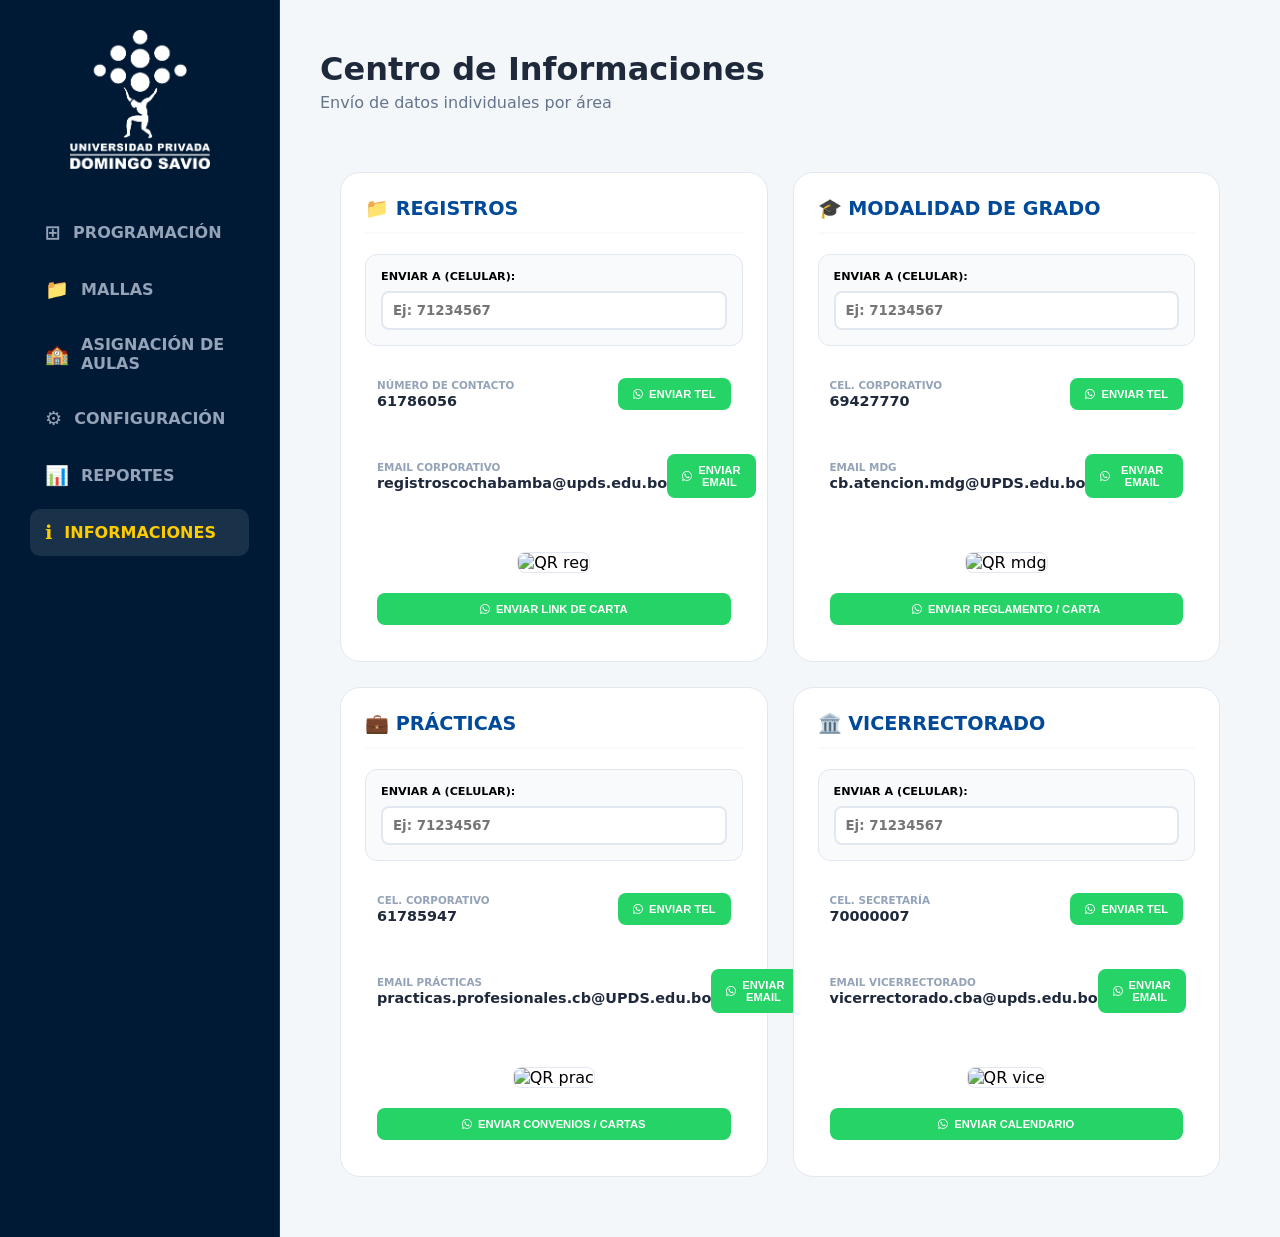
==== informaciones.html @ c9866e09 "Add files via upload" ====
<!DOCTYPE html>
<html lang="es">
<head>
    <meta charset="UTF-8">
    <meta name="viewport" content="width=device-width, initial-scale=1.0">
    <title>UPDS | Informaciones Independientes</title>
    <link href="https://fonts.googleapis.com/css2?family=Plus+Jakarta+Sans:wght@400;500;600;700;800&display=swap" rel="stylesheet">
    <link rel="stylesheet" href="css/style.css">
    <link rel="stylesheet" href="https://cdnjs.cloudflare.com/ajax/libs/font-awesome/6.0.0/css/all.min.css">
    <style>
        :root {
            --primary: #004a99;
            --success: #10b981;
            --whatsapp: #25d366;
            --slate-50: #f8fafc;
            --slate-200: #e2e8f0;
            --slate-800: #1e293b;
        }

        .career-grid-professional {
            display: grid;
            grid-template-columns: repeat(auto-fill, minmax(340px, 1fr));
            gap: 25px;
            padding: 20px;
        }

        .info-card-atomic {
            background: white;
            border-radius: 20px;
            border: 1px solid var(--slate-200);
            padding: 24px;
            display: flex;
            flex-direction: column;
            gap: 20px;
        }

        .area-title {
            font-size: 1.2rem;
            font-weight: 800;
            color: var(--primary);
            display: flex;
            align-items: center;
            gap: 12px;
            border-bottom: 2px solid var(--slate-50);
            padding-bottom: 12px;
        }

        .destination-box {
            background: var(--slate-50);
            padding: 15px;
            border-radius: 12px;
            border: 1px solid var(--slate-200);
        }

        .destination-box label {
            display: block;
            font-size: 0.7rem;
            font-weight: 800;
            color: var(--slate-600);
            margin-bottom: 8px;
            text-transform: uppercase;
        }

        .input-dest {
            width: 100%;
            padding: 10px;
            border: 2px solid var(--slate-200);
            border-radius: 8px;
            font-family: inherit;
            font-weight: 700;
            box-sizing: border-box;
        }

        .action-module {
            border: 1px solid var(--slate-100);
            border-radius: 12px;
            padding: 12px;
            display: flex;
            flex-direction: column;
            gap: 10px;
            background: #fff;
        }

        .module-info {
            display: flex;
            justify-content: space-between;
            align-items: center;
        }

        .label-group span {
            display: block;
            font-size: 0.65rem;
            font-weight: 800;
            color: #94a3b8;
            text-transform: uppercase;
        }

        .label-group strong {
            font-size: 0.9rem;
            color: var(--slate-800);
        }

        .btn-action-wa {
            background: var(--whatsapp);
            color: white;
            border: none;
            border-radius: 8px;
            padding: 10px 15px;
            font-weight: 800;
            font-size: 0.7rem;
            cursor: pointer;
            display: flex;
            align-items: center;
            gap: 6px;
            transition: opacity 0.2s;
        }

        .btn-action-wa:hover { opacity: 0.9; }

        .qr-preview {
            text-align: center;
            padding: 10px;
        }

        .qr-preview img {
            width: 80px;
            height: 80px;
            border: 1px solid var(--slate-200);
            border-radius: 8px;
        }
    </style>
</head>
<body class="admin-layout">
        
    <aside class="sidebar">
        <div class="sidebar-logo">
            <img src="img/upds_logo2.png" alt="UPDS" class="logo-centered">
        </div>
        <nav class="sidebar-nav">
            <a href="index.html"><span class="nav-icon">⊞</span>PROGRAMACIÓN</a>
            <a href="view-mallas.html"><span class="nav-icon">📁</span> MALLAS</a>
            <a href="view-aulas.html"><span class="nav-icon">🏫</span> ASIGNACIÓN DE AULAS</a>
            <a href="view-configuracion.html"><span class="nav-icon">⚙️</span> CONFIGURACIÓN</a>
            <a href="view-reportes.html"><span class="nav-icon">📊</span> REPORTES</a>
            <a href="informaciones.html" class="active"><span class="nav-icon">ℹ️</span> INFORMACIONES</a>
        </nav>
    </aside>

    <main class="main-content">
        <header class="content-header">
            <div class="header-titles">
                <h1>Centro de Informaciones</h1>
                <p>Envío de datos individuales por área</p>
            </div>
        </header>

        <div class="grid-container">
            <div class="career-grid-professional" id="grid-cards">
                <div class="info-card-atomic">
                    <div class="area-title">📁 REGISTROS</div>
                    <div class="destination-box">
                        <label>Enviar a (Celular):</label>
                        <input type="text" id="dest-reg" class="input-dest" placeholder="Ej: 71234567">
                    </div>
                    <div class="action-module">
                        <div class="module-info">
                            <div class="label-group"><span>Número de Contacto</span><strong id="tel-reg">61786056</strong></div>
                            <button class="btn-action-wa" onclick="enviarDato('reg', 'tel')"><i class="fab fa-whatsapp"></i> ENVIAR TEL</button>
                        </div>
                    </div>
                    <div class="action-module">
                        <div class="module-info">
                            <div class="label-group"><span>Email Corporativo</span><strong id="mail-reg">registroscochabamba@upds.edu.bo</strong></div>
                            <button class="btn-action-wa" onclick="enviarDato('reg', 'mail')"><i class="fab fa-whatsapp"></i> ENVIAR EMAIL</button>
                        </div>
                    </div>
                    <div class="action-module">
                        <div class="qr-preview" id="qr-reg"></div>
                        <button class="btn-action-wa" style="justify-content: center;" onclick="enviarDato('reg', 'qr')">
                            <i class="fab fa-whatsapp"></i> ENVIAR LINK DE CARTA
                        </button>
                    </div>
                </div>

                <div class="info-card-atomic">
                    <div class="area-title">🎓 MODALIDAD DE GRADO</div>
                    <div class="destination-box">
                        <label>Enviar a (Celular):</label>
                        <input type="text" id="dest-mdg" class="input-dest" placeholder="Ej: 71234567">
                    </div>
                    <div class="action-module">
                        <div class="module-info">
                            <div class="label-group"><span>Cel. Corporativo</span><strong id="tel-mdg">69427770</strong></div>
                            <button class="btn-action-wa" onclick="enviarDato('mdg', 'tel')"><i class="fab fa-whatsapp"></i> ENVIAR TEL</button>
                        </div>
                    </div>
                    <div class="action-module">
                        <div class="module-info">
                            <div class="label-group"><span>Email MDG</span><strong id="mail-mdg">cb.atencion.mdg@UPDS.edu.bo</strong></div>
                            <button class="btn-action-wa" onclick="enviarDato('mdg', 'mail')"><i class="fab fa-whatsapp"></i> ENVIAR EMAIL</button>
                        </div>
                    </div>
                    <div class="action-module">
                        <div class="qr-preview" id="qr-mdg"></div>
                        <button class="btn-action-wa" style="justify-content: center;" onclick="enviarDato('mdg', 'qr')">
                            <i class="fab fa-whatsapp"></i> ENVIAR REGLAMENTO / CARTA
                        </button>
                    </div>
                </div>

                <div class="info-card-atomic">
                    <div class="area-title">💼 PRÁCTICAS</div>
                    <div class="destination-box">
                        <label>Enviar a (Celular):</label>
                        <input type="text" id="dest-prac" class="input-dest" placeholder="Ej: 71234567">
                    </div>
                    <div class="action-module">
                        <div class="module-info">
                            <div class="label-group"><span>Cel. Corporativo</span><strong id="tel-prac">61785947</strong></div>
                            <button class="btn-action-wa" onclick="enviarDato('prac', 'tel')"><i class="fab fa-whatsapp"></i> ENVIAR TEL</button>
                        </div>
                    </div>
                    <div class="action-module">
                        <div class="module-info">
                            <div class="label-group"><span>Email Prácticas</span><strong id="mail-prac">practicas.profesionales.cb@UPDS.edu.bo</strong></div>
                            <button class="btn-action-wa" onclick="enviarDato('prac', 'mail')"><i class="fab fa-whatsapp"></i> ENVIAR EMAIL</button>
                        </div>
                    </div>
                    <div class="action-module">
                        <div class="qr-preview" id="qr-prac"></div>
                        <button class="btn-action-wa" style="justify-content: center;" onclick="enviarDato('prac', 'qr')">
                            <i class="fab fa-whatsapp"></i> ENVIAR CONVENIOS / CARTAS
                        </button>
                    </div>
                </div>

                <div class="info-card-atomic">
                    <div class="area-title">🏛️ VICERRECTORADO</div>
                    <div class="destination-box">
                        <label>Enviar a (Celular):</label>
                        <input type="text" id="dest-vice" class="input-dest" placeholder="Ej: 71234567">
                    </div>
                    <div class="action-module">
                        <div class="module-info">
                            <div class="label-group"><span>Cel. Secretaría</span><strong id="tel-vice">70000007</strong></div>
                            <button class="btn-action-wa" onclick="enviarDato('vice', 'tel')"><i class="fab fa-whatsapp"></i> ENVIAR TEL</button>
                        </div>
                    </div>
                    <div class="action-module">
                        <div class="module-info">
                            <div class="label-group"><span>Email Vicerrectorado</span><strong id="mail-vice">vicerrectorado.cba@upds.edu.bo</strong></div>
                            <button class="btn-action-wa" onclick="enviarDato('vice', 'mail')"><i class="fab fa-whatsapp"></i> ENVIAR EMAIL</button>
                        </div>
                    </div>
                    <div class="action-module">
                        <div class="qr-preview" id="qr-vice"></div>
                        <button class="btn-action-wa" style="justify-content: center;" onclick="enviarDato('vice', 'qr')">
                            <i class="fab fa-whatsapp"></i> ENVIAR CALENDARIO
                        </button>
                    </div>
                </div>

            </div>
        </div>
    </main>

    <script>
        // CONFIGURACIÓN DE ENLACES INDEPENDIENTES
        const CONFIG_AREAS = {
            'reg': {
                nombre: 'REGISTROS',
                link: 'https://upds-my.sharepoint.com/:w:/g/personal/juan_torrico_upds_edu_bo/IQCSTDHYRjKaTKXbsBKqrVDQAdHRojpjdFxmMmmAO3kHbnU?e=WbfZzJ'
            },
            'mdg': {
                nombre: 'MODALIDAD DE GRADO',
                link: 'PON_AQUI_EL_LINK_DE_MDG'
            },
            'prac': {
                nombre: 'PRÁCTICAS PROFESIONALES',
                link: 'PON_AQUI_EL_LINK_DE_PRACTICAS'
            },
            'vice': {
                nombre: 'VICERRECTORADO ACADÉMICO',
                link: 'PON_AQUI_EL_LINK_DE_VICERRECTORADO'
            }
        };

        // Generar QRs automáticamente al cargar la página
        window.onload = function() {
            for (let area in CONFIG_AREAS) {
                const container = document.getElementById(`qr-${area}`);
                if(container) {
                    const url = CONFIG_AREAS[area].link;
                    container.innerHTML = `<img src="https://api.qrserver.com/v1/create-qr-code/?size=100x100&data=${encodeURIComponent(url)}" alt="QR ${area}">`;
                }
            }
        };

        function enviarDato(idArea, tipo) {
            const destino = document.getElementById(`dest-${idArea}`).value;
            
            if (!destino || destino.length < 8) {
                alert("Introduce un número de destino válido (8 dígitos).");
                return;
            }

            let mensaje = "";
            const areaInfo = CONFIG_AREAS[idArea];

            if (tipo === 'tel') {
                const tel = document.getElementById(`tel-${idArea}`).innerText;
                mensaje = `📞 *CONTACTO UPDS (${areaInfo.nombre})*\n\nNúmero: ${tel}`;
            } 
            else if (tipo === 'mail') {
                const mail = document.getElementById(`mail-${idArea}`).innerText;
                mensaje = `📧 *CORREO UPDS (${areaInfo.nombre})*\n\nEmail: ${mail}`;
            } 
            else if (tipo === 'qr') {
                mensaje = `📄 *DOCUMENTACIÓN UPDS (${areaInfo.nombre})*\n\nPuedes descargarla aquí:\n${areaInfo.link}`;
            }

            let phone = destino.replace(/\s+/g, '');
            if (phone.length === 8) phone = "591" + phone;

            window.open(`https://api.whatsapp.com/send?phone=${phone}&text=${encodeURIComponent(mensaje)}`, '_blank');
        }
    </script>
</body>
</html>
---- css/style.css ----
:root {
    --upds-blue: #004a99;
    --upds-yellow: #ffcc00;
    --aprobado: #2e7d32;
    --programado: #008cff;
    --bloqueado: #d1d1d1;
    --danger: #ef5350;
    --whatsapp: #25D366;
    --tooltip-bg: #2c3e50;
}

body { font-family: 'Segoe UI', system-ui, sans-serif; margin: 0; background: #f0f2f5; }

/* --- DASHBOARD (Página de Inicio) --- */
.dashboard-body {
    background: linear-gradient(135deg, var(--upds-blue) 0%, #002d5e 100%);
    display: flex; justify-content: center; align-items: center; min-height: 100vh;
}

.welcome-card {
    background: white; padding: 40px; border-radius: 16px; text-align: center;
    box-shadow: 0 10px 25px rgba(0,0,0,0.2); width: 400px;
}

.welcome-card h1 { color: var(--upds-blue); font-size: 1.8em; margin: 15px 0; font-weight: 800; }

.career-list { 
    display: flex; 
    flex-direction: column; 
    gap: 12px; 
    margin-top: 20px; 
    max-height: 450px; 
    overflow-y: auto; 
    padding: 5px;
}

.btn-career {
    display: flex;
    align-items: center;
    padding: 15px;
    background: #f8f9fa;
    border: 2px solid #ddd;
    border-radius: 12px;
    text-decoration: none;
    color: var(--upds-blue);
    font-weight: bold;
    transition: all 0.3s cubic-bezier(0.4, 0, 0.2, 1);
}

.btn-career .icon {
    font-size: 1.3em;
    margin-right: 12px;
}

.btn-career:hover {
    border-color: var(--upds-blue);
    background: #eef6ff;
    transform: translateX(8px);
    box-shadow: 0 4px 12px rgba(0,74,153,0.15);
}

/* --- VISOR (Malla Curricular) --- */
.visor-container { display: inline-block; min-width: 100%; }

.navbar {
    background: var(--upds-blue);
    color: white;
    padding: 0 25px;
    height: 70px; /* Aumentado ligeramente para el subtítulo */
    display: flex;
    justify-content: space-between;
    align-items: center;
    position: sticky;
    top: 0; left: 0; width: 100%;
    box-sizing: border-box;
    z-index: 1000;
    box-shadow: 0 4px 12px rgba(0,0,0,0.15);
}

/* Ajuste Brand con Subtítulo Dinámico */
.brand h1 {
    display: flex;
    flex-direction: column;
    justify-content: center;
    line-height: 1.1;
    font-size: 1.6em; 
    letter-spacing: 1px; 
    margin: 0; 
    border-left: 5px solid var(--upds-yellow); 
    padding-left: 15px; 
    font-weight: 800;
}

.stats-bar { 
    background: white; 
    padding: 8px 25px; 
    display: flex; 
    justify-content: space-between; 
    align-items: center; 
    position: sticky; 
    top: 70px; 
    left: 0; 
    z-index: 999; 
    border-bottom: 1px solid #ddd;
    font-size: 0.9em;
}

.student-info { display: flex; gap: 12px; }
.student-info input {
    background: rgba(255, 255, 255, 0.1);
    border: 1.5px solid rgba(255, 255, 255, 0.3);
    color: white;
    padding: 8px 18px;
    border-radius: 20px;
    font-size: 0.85em;
    outline: none;
    transition: all 0.3s cubic-bezier(0.4, 0, 0.2, 1);
    width: 180px;
}
.student-info input:focus { background: white; color: #333; border-color: var(--upds-yellow); width: 240px; }

/* --- MALLA Y CONTENEDORES --- */
.malla-wrapper { 
    display: flex; 
    gap: 8px; 
    padding: 20px; 
    width: max-content;
    overflow: visible !important; 
}

.semestre-col { 
    width: 180px; /* Ancho optimizado para legibilidad */
    display: flex; 
    flex-direction: column; 
    gap: 8px;
    overflow: visible !important; 
}

.sem-header { 
    background: var(--upds-blue); 
    color: white; 
    padding: 8px 12px; 
    border-radius: 6px; 
    font-weight: bold; 
    font-size: 1em; 
    display: flex;
    justify-content: space-between;
    align-items: center;
    box-shadow: 0 2px 4px rgba(0,0,0,0.1);
}

.btn-mass-approve {
    background: rgba(255, 255, 255, 0.2);
    border: 1px solid rgba(255, 255, 255, 0.4);
    color: white;
    cursor: pointer;
    border-radius: 4px;
    font-size: 12px;
    padding: 2px 6px;
    transition: 0.2s;
}
.btn-mass-approve:hover { background: var(--upds-yellow); color: var(--upds-blue); }

/* --- MATERIA --- */
.materia {
    background: white; 
    border: 1px solid #d0d7de; 
    border-radius: 8px;
    padding: 10px; 
    font-size: 0.7em; 
    height: 115px !important; /* Altura ajustada para nombres largos */
    cursor: pointer; 
    display: flex; 
    flex-direction: column; 
    text-align: center; 
    position: relative; 
    box-sizing: border-box; 
    transition: all 0.2s ease;
    justify-content: space-between;
    overflow: visible !important; 
}

.materia:hover:not(.bloqueada) { 
    border-color: var(--upds-blue); 
    transform: translateY(-3px);
    z-index: 100;
    box-shadow: 0 4px 8px rgba(0,0,0,0.1);
}

.mat-title { 
    display: -webkit-box;
    -webkit-line-clamp: 3;
    -webkit-box-orient: vertical;
    overflow: hidden;
    line-height: 1.2;
    font-weight: 700;
    color: #2c3e50;
}

.materia.aprobada { background: var(--aprobado) !important; color: white !important; border: none; }
.materia.aprobada .mat-title { color: white; }

.materia.programada { background: var(--programado) !important; color: white !important; border: none; }
.materia.programada .mat-title { color: white; }

.materia.bloqueada { background: #f8f9fa; color: #adb5bd; border-style: dashed; cursor: not-allowed; }
.materia.bloqueada .mat-title { color: #adb5bd; }

.status-label { font-weight: bold; font-size: 0.85em; margin-top: auto; letter-spacing: 0.5px; }

.info-programacion { 
    display: flex; 
    flex-direction: column; 
    gap: 2px; 
    margin-top: auto;
    border-top: 1px solid rgba(255,255,255,0.3); 
    padding-top: 4px; 
}

.prog-display { font-weight: bold; font-size: 0.95em; }
.info-programacion select { 
    border: none; 
    border-radius: 4px; 
    font-size: 0.8em; 
    background: white; 
    height: 20px;
    outline: none;
}

.tag { font-size: 0.8em; font-weight: bold; padding: 2px; border-radius: 4px; margin-top: 4px; }
.tag-yes { background: rgba(255,255,255,0.9); color: var(--aprobado); }
.tag-no { background: #d32f2f !important; color: white !important; font-size: 0.65em; padding: 4px; }
.tag-clash { background: #fff176; color: var(--danger); font-size: 0.85em; padding: 2px; border-radius: 4px; }

/* --- TOOLTIP --- */
.materia-tooltip {
    visibility: hidden;
    position: absolute;
    background-color: var(--tooltip-bg);
    color: #ffffff;
    text-align: center;
    border-radius: 8px;
    padding: 10px;
    bottom: 115%; 
    left: 50%;
    transform: translateX(-50%);
    width: 200px;
    z-index: 9999; 
    opacity: 0;
    transition: opacity 0.3s;
    pointer-events: none;
    font-size: 11px;
    line-height: 1.4;
    box-shadow: 0px 5px 15px rgba(0,0,0,0.3);
    word-wrap: break-word;
}

.materia-tooltip::after {
    content: "";
    position: absolute;
    top: 100%; left: 50%; margin-left: -6px;
    border-width: 6px; border-style: solid;
    border-color: var(--tooltip-bg) transparent transparent transparent;
}

.materia:hover .materia-tooltip { visibility: visible; opacity: 1; }

/* --- CONTADOR NAVBAR --- */
#navbar-center-stats {
    position: absolute;
    left: 50%;
    transform: translateX(-50%);
}

.nav-counter {
    background: rgba(255, 255, 255, 0.1);
    padding: 8px 20px;
    border-radius: 25px;
    font-size: 0.9em;
    color: white;
    border: 1px solid rgba(255, 255, 255, 0.3);
    font-weight: bold;
    display: flex;
    align-items: center;
}

.nav-counter span {
    color: var(--upds-yellow);
    font-size: 1.3em;
    margin-left: 10px;
    text-shadow: 0 0 8px rgba(255,204,0,0.4);
}

.nav-counter-full { border-color: var(--upds-yellow); background: rgba(255,204,0,0.1); }

/* --- BOTONES Y OTROS --- */
.btn { border: none; padding: 10px 18px; border-radius: 6px; color: white; font-weight: bold; cursor: pointer; transition: 0.2s; }
.btn-whatsapp-pro { background-color: var(--whatsapp); color: white; border: none; padding: 10px 20px; border-radius: 6px; cursor: pointer; font-weight: bold; }
.btn-whatsapp-pro:hover { background-color: #128C7E; }

.btn-back {
    display: flex; align-items: center; justify-content: center;
    width: 38px; height: 38px;
    background: rgba(255, 255, 255, 0.1);
    border: 1px solid rgba(255, 255, 255, 0.2);
    border-radius: 50%; color: white; text-decoration: none;
    margin-right: 15px; transition: 0.3s;
}
.btn-back:hover { background: var(--upds-yellow); color: var(--upds-blue); transform: scale(1.1); }

/* --- ESTILOS DE IMPRESIÓN PROFESIONAL --- */
/* --- ESTILOS DE IMPRESIÓN PROFESIONAL (MODO REPORTE) --- */
@media print {
    /* 1. CONFIGURACIÓN DE HOJA */
    @page {
        size: landscape; /* Hoja Horizontal */
        margin: 1cm;     /* Margen limpio de 1cm */
    }

    /* 2. LIMPIEZA TOTAL */
    body {
        background: white !important;
        -webkit-print-color-adjust: exact !important;
        print-color-adjust: exact !important;
        font-family: 'Segoe UI', Tahoma, Geneva, Verdana, sans-serif !important;
        /* TRUCO DE AJUSTE AUTOMÁTICO: Escala al 85% para que quepa todo */
        zoom: 0.85; 
    }

    /* Ocultamos todo lo que no es el reporte */
    .sidebar, .content-header, .infra-panel, .sync-status, 
    .delete-aula-btn, #modal-masivo, #modal-intercambio, 
    .btn-add-aula, .btn-reset-db, .search-container-master {
        display: none !important;
    }

    /* 3. ENCABEZADO OFICIAL (SOLO IMPRESIÓN) */
    .main-content::before {
        content: "REPORTE OFICIAL DE ASIGNACIÓN DE AULAS - UPDS";
        display: block;
        text-align: center;
        font-size: 24pt;
        font-weight: 900;
        color: #001a35;
        margin-bottom: 5px;
        border-bottom: 3px solid #004a99;
        padding-bottom: 10px;
    }
    
    /* Subtítulo con fecha automática */
    .config-grid::before {
        content: "Generado el: " attr(data-date); /* Requiere un pequeño JS abajo */
        display: block;
        width: 100%;
        text-align: right;
        font-size: 10pt;
        color: #64748b;
        margin-bottom: 20px;
        grid-column: 1 / -1; /* Ocupa todo el ancho */
    }

    /* 4. RE-DIAGRAMACIÓN DE LA GRILLA (LA CLAVE) */
    .main-content {
        margin: 0 !important;
        padding: 0 !important;
        width: 100% !important;
    }

    .config-grid {
        display: grid !important;
        /* Forzamos 5 columnas exactas para que se vea ordenado como Excel */
        grid-template-columns: repeat(5, 1fr) !important; 
        gap: 15px !important;
    }

    /* 5. TARJETAS SIMPLIFICADAS (TIPO FICHA) */
    .aula-card {
        break-inside: avoid; /* No partir tarjetas a la mitad */
        page-break-inside: avoid;
        border: 2px solid #000 !important; /* Borde negro sólido para legibilidad */
        box-shadow: none !important;
        border-radius: 4px !important;
        background: white !important;
        color: black !important;
    }

    /* Encabezado de la tarjeta */
    .config-header {
        background: #f1f5f9 !important; /* Gris muy claro para ahorrar tinta pero dar estructura */
        border-bottom: 1px solid #000 !important;
        color: black !important;
    }
    
    .config-header h3 {
        color: black !important;
        font-size: 14pt !important;
    }

    /* Cuerpo de la tarjeta */
    .config-body p {
        color: black !important;
    }
    
    /* Etiquetas de modalidad */
    .modality-tag {
        border: 1px solid #000 !important;
        background: transparent !important;
        color: black !important;
        font-weight: bold !important;
    }
    
    /* Textos clave */
    .config-body div[style*="var(--upds-blue)"] {
        color: black !important; /* Inscritos en negro */
        text-decoration: underline;
    }

    /* Aulas vacías: Las hacemos casi invisibles para ahorrar espacio visual o las ocultamos */
    .aula-card:not(.warning):not(.ghost) {
        border: 1px dashed #ccc !important;
        opacity: 0.5;
    }
}


.career-grid {
    display: grid;
    grid-template-columns: repeat(auto-fill, minmax(300px, 1fr));
    gap: 20px;
    margin-top: 20px;
}
/* --- NUEVO LAYOUT ADMINISTRATIVO --- */
.admin-layout {
    display: grid;
    grid-template-columns: 280px 1fr;
    min-height: 100vh;
    background-color: #f4f7fa;
}

/* Sidebar */
.sidebar {
    background-color: #001a35;
    color: white;
    padding: 30px;
    display: flex;
    flex-direction: column;
    border-right: 1px solid rgba(255,255,255,0.1);
}

.sidebar-logo img { width: 100%; max-width: 140px; margin-bottom: 40px; }

.sidebar-nav { display: flex; flex-direction: column; gap: 10px; flex-grow: 1; }

.sidebar-nav a {
    color: #94a3b8;
    text-decoration: none;
    padding: 12px 15px;
    border-radius: 10px;
    font-weight: 600;
    transition: 0.3s;
    display: flex;
    align-items: center;
}

.sidebar-nav a.active, .sidebar-nav a:hover {
    background: rgba(255,255,255,0.1);
    color: var(--upds-yellow);
}

.nav-icon { margin-right: 12px; font-size: 1.2rem; }

/* Main Content Area */
.main-content {
    padding: 40px;
    overflow-y: auto;
}

.content-header {
    display: flex;
    justify-content: space-between;
    align-items: center;
    margin-bottom: 30px;
}

.header-titles h1 { font-size: 2rem; margin: 0; color: #1e293b; font-weight: 800; }
.header-titles p { margin: 5px 0 0; color: #64748b; }

/* Banner de Bienvenida */
.welcome-banner {
    background: linear-gradient(135deg, var(--upds-blue) 0%, #0056b3 100%);
    color: white;
    padding: 40px;
    border-radius: 20px;
    margin-bottom: 40px;
    box-shadow: 0 10px 25px rgba(0,74,153,0.15);
}

/* --- GRID DE CARRERAS V3 --- */
.career-grid-professional {
    display: grid;
    grid-template-columns: repeat(auto-fill, minmax(320px, 1fr));
    gap: 25px;
}

.career-card-v3 {
    background: white;
    border-radius: 20px;
    padding: 0;
    text-decoration: none;
    color: inherit;
    display: flex;
    flex-direction: column;
    transition: all 0.4s cubic-bezier(0.175, 0.885, 0.32, 1.275);
    border: 1px solid #e2e8f0;
    overflow: hidden;
}

.career-card-v3:hover {
    transform: scale(1.03); /* Un zoom sutil del 3% */
    box-shadow: 0 10px 20px rgba(0, 74, 153, 0.15); /* Sombra más profunda */
    z-index: 10; /* Asegura que la tarjeta esté por encima de las demás */
}

.career-card-v3:hover .icon-box {
    background: var(--upds-yellow);
    transform: rotate(-15deg); /* El icono se inclina un poco */
    transition: 0.5s;
}

.card-tag {
    background: #f1f5f9;
    color: #475569;
    padding: 10px 20px;
    font-size: 0.7rem;
    font-weight: 800;
    text-transform: uppercase;
    letter-spacing: 1px;
}

.career-card-v3 .card-body {
    padding: 30px;
}

.icon-box {
    width: 60px;
    height: 60px;
    background: #f8fafc;
    border-radius: 15px;
    display: flex;
    align-items: center;
    justify-content: center;
    font-size: 1.8rem;
    margin-bottom: 20px;
}

.career-card-v3 h3 { font-size: 1.2rem; margin: 0 0 10px; color: #1e293b; }
.career-card-v3 p { color: #64748b; font-size: 0.9rem; line-height: 1.5; margin: 0; }

.card-footer {
    margin-top: auto;
    padding: 20px 30px;
    border-top: 1px solid #f1f5f9;
    display: flex;
    justify-content: space-between;
    align-items: center;
    background: #fafafa;
}

.card-footer span { font-weight: 700; color: #94a3b8; font-size: 0.8rem; }
.card-footer .arrow { color: var(--upds-blue); font-size: 1.2rem; }

/* Estilo del Buscador */
.search-container {
    position: relative;
    width: 400px;
    display: flex;
    align-items: center;
}

.search-icon {
    position: absolute;
    left: 15px;
    color: #94a3b8;
}

#career-search {
    width: 100%;
    padding: 12px 15px 12px 45px;
    border-radius: 12px;
    border: 2px solid #e2e8f0;
    background: white;
    font-family: 'Plus Jakarta Sans', sans-serif;
    font-size: 0.95rem;
    outline: none;
    transition: all 0.3s ease;
}

#career-search:focus {
    border-color: var(--upds-blue);
    box-shadow: 0 0 0 4px rgba(0, 74, 153, 0.1);
    width: 450px; /* Se expande sutilmente al hacer foco */
}

/* Animación para las tarjetas que se filtran */
.career-card-v3.hidden {
    display: none;
}

.career-card-v3 {
    animation: fadeIn 0.4s ease forwards;
}

@keyframes fadeIn {
    from { opacity: 0; transform: translateY(10px); }
    to { opacity: 1; transform: translateY(0); }
}
.logo-centered {
    display: block;   /* Convierte la imagen en bloque */
    margin: 0 auto;  /* Aplica margen automático a los lados */
    width: 150px;    /* Ajusta el tamaño según necesites */
}

/* Contenedor del Filtro en la barra de estadísticas */
.modality-container {
    display: flex;
    align-items: center;
    gap: 12px;
    background: #ffffff;
    padding: 6px 15px;
    border-radius: 50px;
    border: 2px solid var(--upds-blue);
    box-shadow: 0 4px 6px rgba(0,0,0,0.05);
}

.modality-label {
    font-size: 0.7rem;
    font-weight: 800;
    color: var(--upds-blue);
    letter-spacing: 0.5px;
}

.modality-group {
    display: flex;
    gap: 5px;
}

/* Escondemos el input original */
.modality-group input { display: none; }

/* Estilo de los botones */
.modality-group label {
    padding: 6px 15px;
    font-size: 0.75rem;
    font-weight: 700;
    color: #64748b;
    cursor: pointer;
    border-radius: 20px;
    transition: all 0.3s ease;
    background: #f1f5f9;
}

.modality-group label:hover {
    background: #e2e8f0;
}

/* Botón activo */
.modality-group input:checked + label {
    background: var(--upds-yellow);
    color: var(--upds-blue-dark);
    box-shadow: 0 2px 5px rgba(0,0,0,0.1);
}

/* Estilo para la leyenda de materia no ofertada */
.label-no-oferta {
    color: #ff4d4d;
    font-size: 0.65rem;
    font-weight: 800;
    display: block;
    margin-top: auto;
    text-transform: uppercase;
    border: 1px solid #ff4d4d;
    padding: 2px 4px;
    border-radius: 4px;
    background: rgba(255, 77, 77, 0.1);
    text-align: center;
}

/* Opcional: poner la tarjeta un poco más opaca si no hay oferta */
.materia.no-ofertada-global {
    border-color: #ff4d4d !important;
}

.mallas-explorer {
    padding: 40px;
    background: #f8fafc;
}

.mallas-grid {
    display: grid;
    grid-template-columns: repeat(auto-fill, minmax(280px, 1fr));
    gap: 25px;
    margin-top: 30px;
}

.malla-card {
    background: white;
    border-radius: 16px;
    padding: 20px;
    border: 1px solid #e2e8f0;
    transition: all 0.3s ease;
    display: flex;
    flex-direction: column;
    align-items: center;
    text-align: center;
}

.malla-card:hover {
    transform: translateY(-10px);
    box-shadow: 0 20px 25px -5px rgba(0, 0, 0, 0.1);
    border-color: var(--upds-blue);
}

.malla-icon {
    font-size: 3rem;
    margin-bottom: 15px;
    background: #f1f5f9;
    width: 80px;
    height: 80px;
    display: flex;
    align-items: center;
    justify-content: center;
    border-radius: 50%;
}

.malla-info h3 {
    font-size: 1.1rem;
    color: #1e293b;
    margin-bottom: 5px;
}

.malla-info span {
    font-size: 0.8rem;
    color: #64748b;
    font-weight: 600;
}

/* Contenedor de acciones */
.malla-actions {
    display: flex;
    gap: 10px;
    margin-top: 20px;
    width: 100%;
    justify-content: center;
}

/* Botón Base */
.btn-malla {
    display: flex;
    align-items: center;
    justify-content: center;
    border: none;
    border-radius: 12px;
    text-decoration: none;
    transition: all 0.3s cubic-bezier(0.4, 0, 0.2, 1);
    font-family: 'Plus Jakarta Sans', sans-serif;
    font-weight: 700;
    cursor: pointer;
}

/* Estilo para el botón VER (Principal) */
.btn-view {
    flex: 1;
    background: linear-gradient(135deg, #004a99 0%, #002d5e 100%);
    color: white;
    padding: 12px 20px;
    font-size: 0.8rem;
    letter-spacing: 0.5px;
    box-shadow: 0 4px 15px rgba(0, 74, 153, 0.2);
}

.btn-view:hover {
    transform: translateY(-3px);
    box-shadow: 0 8px 25px rgba(0, 74, 153, 0.3);
    filter: brightness(1.1);
}

/* Estilo para el botón DESCARGAR (Icono) */
.btn-download {
    width: 45px;
    height: 45px;
    background: #f1f5f9;
    color: #64748b;
    border: 1px solid #e2e8f0;
}

.btn-download:hover {
    background: #004a99;
    color: white;
    transform: rotate(5deg) scale(1.1);
    border-color: #004a99;
}

/* Ajustes de iconos y texto */
.btn-icon {
    font-size: 1.1rem;
}

.btn-view .btn-icon {
    margin-right: 8px;
}

.btn-text {
    line-height: 1;
}

/* Micro-interacción al presionar */
.btn-malla:active {
    transform: scale(0.95);
}

.config-grid {
    display: grid;
    grid-template-columns: repeat(auto-fit, minmax(320px, 1fr));
    gap: 25px;
}

.config-card {
    background: white;
    border-radius: 16px;
    padding: 20px;
    border: 1px solid #e2e8f0;
    box-shadow: 0 4px 6px -1px rgba(0, 0, 0, 0.1);
}

.config-header {
    display: flex;
    align-items: center;
    gap: 12px;
    margin-bottom: 20px;
    border-bottom: 1px solid #f1f5f9;
    padding-bottom: 15px;
}

.config-header h3 { font-size: 1rem; color: #1e293b; }

.config-input {
    width: 100%;
    padding: 10px;
    border-radius: 8px;
    border: 1px solid #cbd5e1;
    margin-bottom: 15px;
    margin-top: 5px;
}

.btn-danger {
    background: #fee2e2;
    color: #ef4444;
    border: none;
    padding: 10px;
    border-radius: 8px;
    width: 100%;
    cursor: pointer;
    font-weight: 700;
}

.config-grid {
    display: grid;
    grid-template-columns: repeat(auto-fit, minmax(300px, 1fr));
    gap: 20px;
}

.config-card {
    background: white;
    border-radius: 16px;
    padding: 25px;
    border: 1px solid #e2e8f0;
    box-shadow: 0 4px 6px -1px rgba(0, 0, 0, 0.05);
}

.config-header {
    display: flex;
    align-items: center;
    gap: 10px;
    margin-bottom: 20px;
    border-bottom: 1px solid #f1f5f9;
    padding-bottom: 15px;
}

.config-header h3 { font-size: 1rem; margin: 0; color: #1e293b; }

.config-input {
    width: 100%;
    padding: 10px;
    border-radius: 8px;
    border: 1px solid #cbd5e1;
    margin-bottom: 15px;
    font-family: inherit;
}

.config-toggle {
    display: flex;
    align-items: center;
    gap: 10px;
    font-size: 0.85rem;
    font-weight: 600;
}

.btn-config-action {
    width: 100%;
    padding: 12px;
    background: #f1f5f9;
    border: none;
    border-radius: 8px;
    font-weight: 700;
    cursor: pointer;
    margin-bottom: 10px;
}

.btn-config-danger {
    width: 100%;
    padding: 12px;
    background: #fee2e2;
    color: #ef4444;
    border: none;
    border-radius: 8px;
    font-weight: 700;
    cursor: pointer;
}

.config-hint {
    font-size: 0.75rem;
    color: #94a3b8;
    margin-top: -10px;
    margin-bottom: 15px;
    font-style: italic;
}

.status-info {
    background: #f8fafc;
    padding: 10px;
    border-radius: 8px;
    margin-bottom: 15px;
    font-size: 0.85rem;
    color: #475569;
}

.btn-config-action {
    width: 100%;
    background: #e2e8f0;
    color: #1e293b;
    border: none;
    padding: 12px;
    border-radius: 10px;
    font-weight: 700;
    cursor: pointer;
    margin-bottom: 10px;
    transition: 0.3s;
}

.btn-config-action:hover { background: #cbd5e1; }

/* Cabecera Principal Reestructurada */
.content-header {
    display: flex;
    justify-content: space-between;
    align-items: center;
    gap: 30px; /* Espacio entre elementos */
    margin-bottom: 30px;
    padding: 10px 0;
}

.header-titles {
    flex: 0 1 auto; /* El título ocupa solo lo que necesita */
    min-width: 250px;
}

/* Buscador Maestro Centralizado y Expandido */
.search-container-master {
    position: relative;
    flex: 1; /* Esto hace que el buscador use todo el espacio central disponible */
    max-width: 600px;
}

.search-container-master input {
    width: 100%;
    padding: 14px 20px 14px 50px;
    border-radius: 15px;
    border: 2px solid #e2e8f0;
    background: white;
    font-size: 1rem;
    transition: all 0.3s ease;
    box-shadow: 0 2px 4px rgba(0,0,0,0.02);
}

.search-container-master input:focus {
    border-color: var(--upds-blue);
    box-shadow: 0 4px 15px rgba(0, 74, 153, 0.1);
    outline: none;
}

.search-container-master .search-icon {
    position: absolute;
    left: 18px;
    top: 50%;
    transform: translateY(-50%);
    font-size: 1.3rem;
    color: #94a3b8;
}

/* Botón de Exportar con peso visual equilibrado */
.btn-export-master {
    flex: 0 0 auto;
    background: #001a35;
    color: white;
    padding: 12px 24px;
    border-radius: 12px;
    font-weight: 700;
    border: 1px solid var(--upds-blue);
    cursor: pointer;
    white-space: nowrap; /* Evita que el texto se rompa en dos líneas */
    transition: 0.3s;
}

.btn-export-master:hover {
    background: var(--upds-blue);
    transform: translateY(-2px);
}

/* Contenedor de carga estilizado */
.upload-box {
    flex: 1.5;
    position: relative;
    display: flex;
    flex-direction: column;
    align-items: center;
    justify-content: center;
    border: 2px dashed #cbd5e1;
    background: #f8fafc;
    border-radius: 16px;
    padding: 5px;
    transition: all 0.3s ease;
    cursor: pointer;
    min-height: 10px;
}

.upload-box:hover {
    background: #f1f5f9;
    border-color: var(--upds-blue);
}

.upload-box.dragging {
    background: #eef6ff;
    border-color: var(--upds-blue);
    transform: scale(1.02);
}

.upload-box .icon-upload {
    font-size: 1.5rem;
    margin-bottom: 5px;
    color: #64748b;
}

.upload-box span {
    font-size: 0.8rem;
    font-weight: 700;
    color: #475569;
    text-align: center;
}

/* Escondemos el input real pero mantenemos su funcionalidad */
#upload-excel {
    position: absolute;
    width: 100%;
    height: 100%;
    opacity: 0;
    cursor: pointer;
}

/* Estado de archivo cargado */
.upload-box.success {
    border-color: #2e7d32;
    background: #f0fdf4;
}

.upload-box.success .icon-upload {
    color: #2e7d32;
}

/* Estilo para materias de la otra modalidad (Fantasma) */
.aula-card.ghost {
    background: #f1f5f9;
    border: 1px dashed #cbd5e1;
    opacity: 0.7;
    pointer-events: none; /* No permite hacer clic para editar */
}
.aula-card.ghost .config-header h3 { color: #64748b; }
.aula-card.ghost .config-body p { color: #94a3b8; }
.tag-ghost { background: #e2e8f0; color: #64748b; font-size: 0.6rem; font-weight: 800; padding: 2px 6px; border-radius: 4px; }
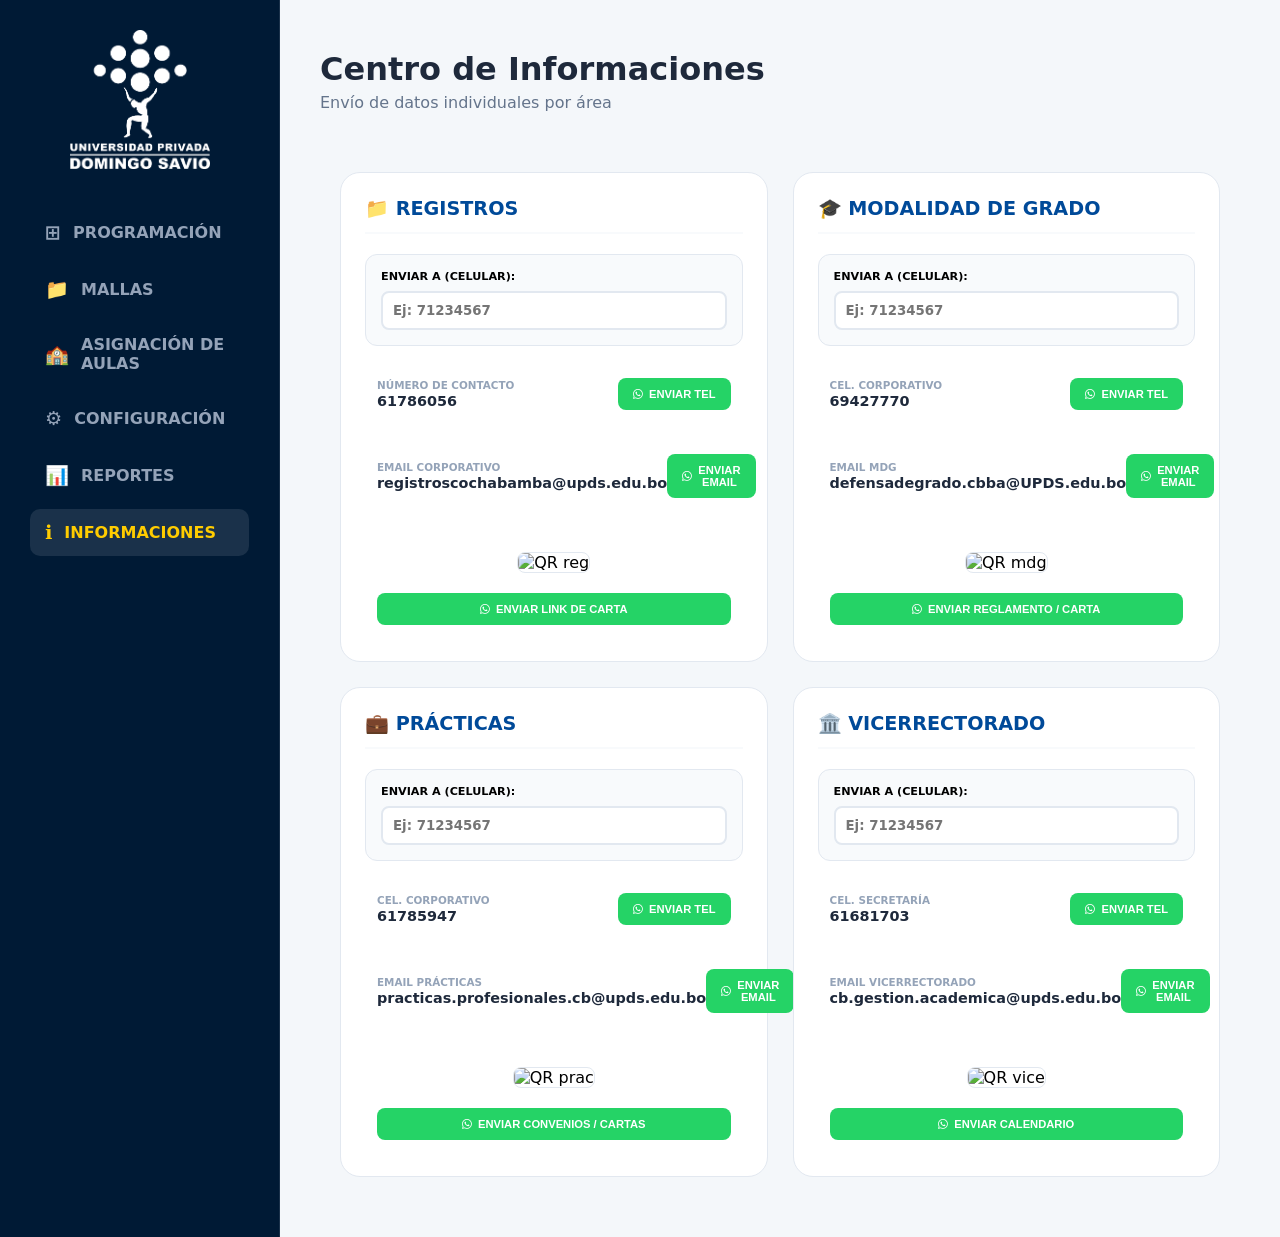
==== commit 6b622f0e: "Update informaciones.html" ====
--- a/informaciones.html
+++ b/informaciones.html
@@ -196,7 +196,7 @@
                     </div>
                     <div class="action-module">
                         <div class="module-info">
-                            <div class="label-group"><span>Email MDG</span><strong id="mail-mdg">cb.atencion.mdg@UPDS.edu.bo</strong></div>
+                            <div class="label-group"><span>Email MDG</span><strong id="mail-mdg">defensadegrado.cbba@UPDS.edu.bo</strong></div>
                             <button class="btn-action-wa" onclick="enviarDato('mdg', 'mail')"><i class="fab fa-whatsapp"></i> ENVIAR EMAIL</button>
                         </div>
                     </div>
@@ -222,7 +222,7 @@
                     </div>
                     <div class="action-module">
                         <div class="module-info">
-                            <div class="label-group"><span>Email Prácticas</span><strong id="mail-prac">practicas.profesionales.cb@UPDS.edu.bo</strong></div>
+                            <div class="label-group"><span>Email Prácticas</span><strong id="mail-prac">practicas.profesionales.cb@upds.edu.bo</strong></div>
                             <button class="btn-action-wa" onclick="enviarDato('prac', 'mail')"><i class="fab fa-whatsapp"></i> ENVIAR EMAIL</button>
                         </div>
                     </div>
@@ -242,13 +242,13 @@
                     </div>
                     <div class="action-module">
                         <div class="module-info">
-                            <div class="label-group"><span>Cel. Secretaría</span><strong id="tel-vice">70000007</strong></div>
+                            <div class="label-group"><span>Cel. Secretaría</span><strong id="tel-vice">61681703</strong></div>
                             <button class="btn-action-wa" onclick="enviarDato('vice', 'tel')"><i class="fab fa-whatsapp"></i> ENVIAR TEL</button>
                         </div>
                     </div>
                     <div class="action-module">
                         <div class="module-info">
-                            <div class="label-group"><span>Email Vicerrectorado</span><strong id="mail-vice">vicerrectorado.cba@upds.edu.bo</strong></div>
+                            <div class="label-group"><span>Email Vicerrectorado</span><strong id="mail-vice">cb.gestion.academica@upds.edu.bo</strong></div>
                             <button class="btn-action-wa" onclick="enviarDato('vice', 'mail')"><i class="fab fa-whatsapp"></i> ENVIAR EMAIL</button>
                         </div>
                     </div>
@@ -326,4 +326,4 @@
         }
     </script>
 </body>
-</html>+</html>
